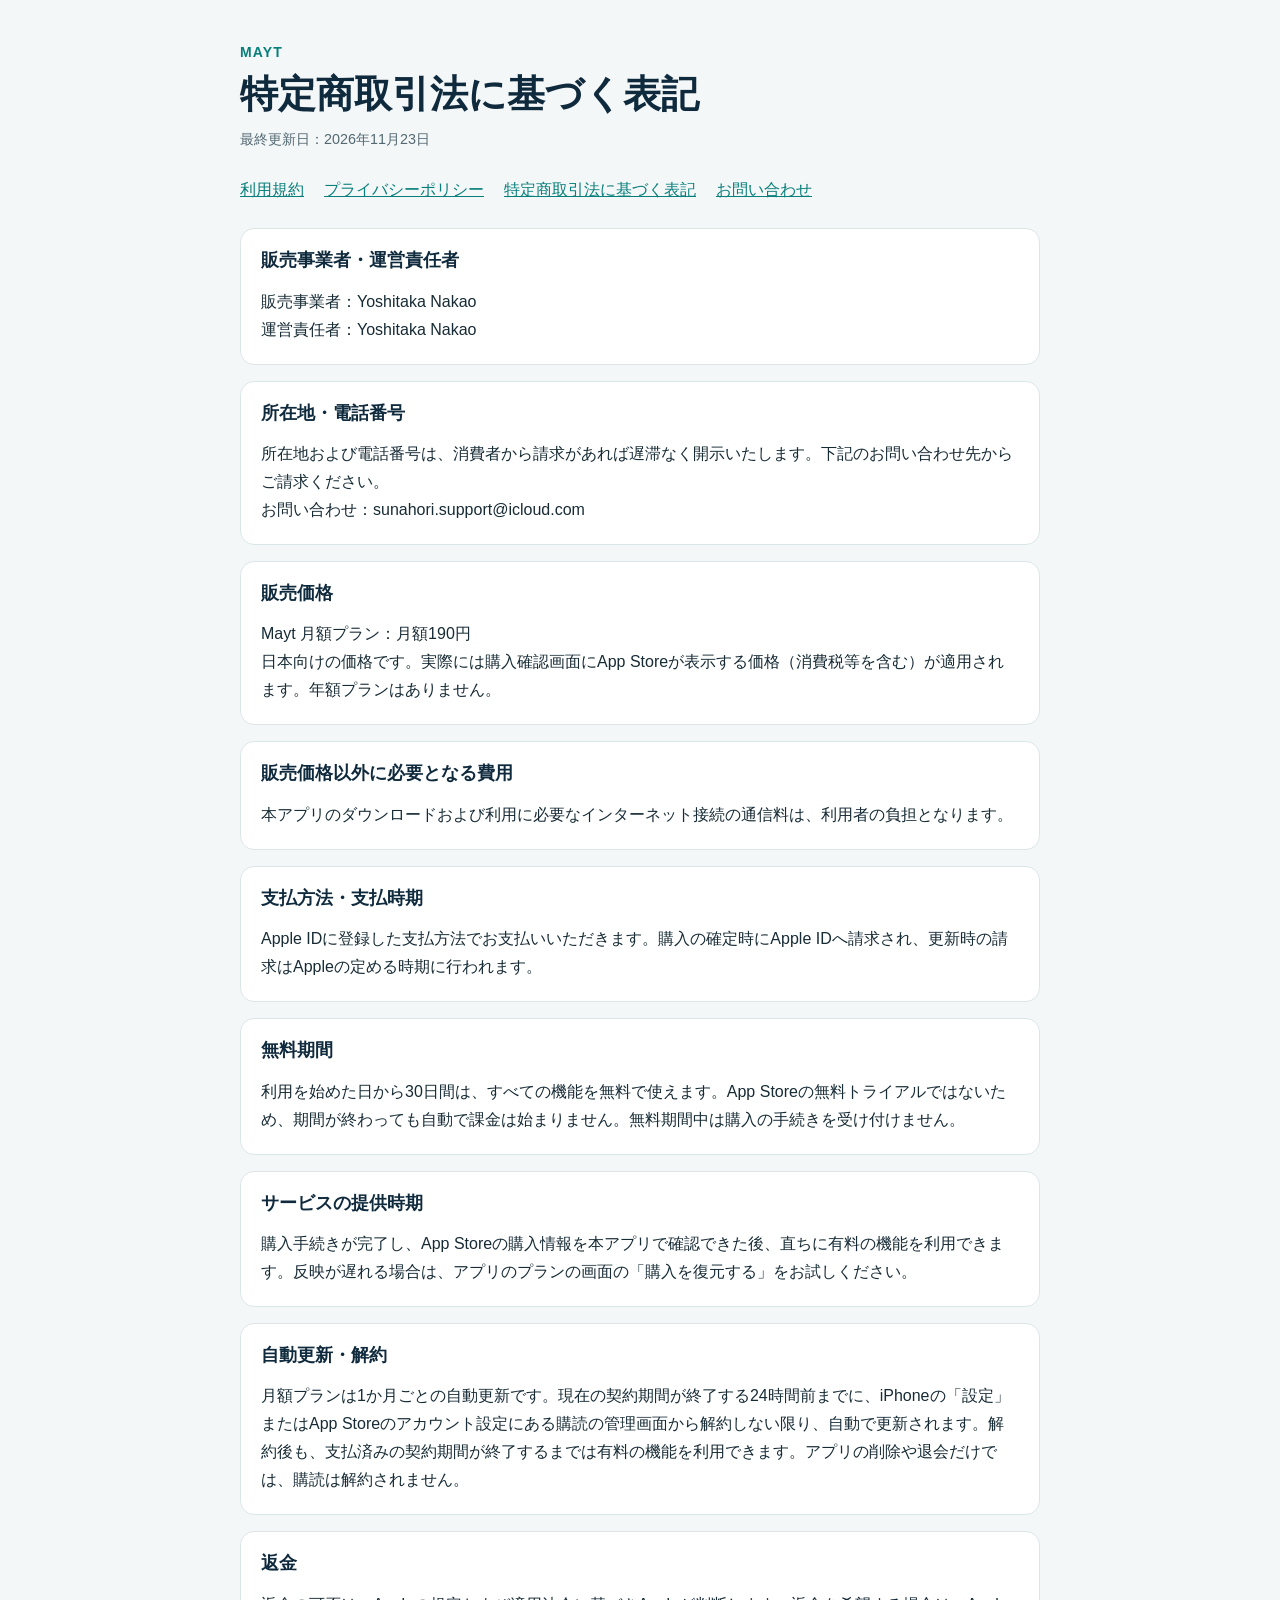
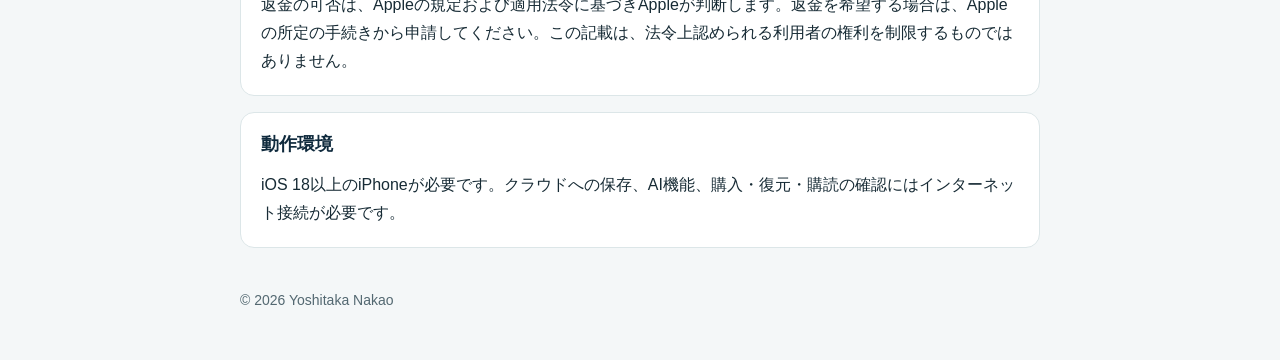
==== commercial/index.html @ 366064c3 "Mayt の規約・プライバシーポリシー・特定商取引法・お問い合わせ" ====
<!doctype html>
<html lang="ja">
  <head>
    <meta charset="utf-8" />
    <meta name="viewport" content="width=device-width, initial-scale=1" />
    <meta name="description" content="Mayt の特定商取引法に基づく表記" />
    <title>特定商取引法に基づく表記 | Mayt</title>
    <link rel="stylesheet" href="../legal.css" />
  </head>
  <body>
    <header>
      <p class="brand">Mayt</p>
      <h1>特定商取引法に基づく表記</h1>
      <p class="updated">最終更新日：2026年11月23日</p>
      <nav aria-label="法務・サポート">
        <a href="../terms/">利用規約</a>
        <a href="../privacy/">プライバシーポリシー</a>
        <a aria-current="page" href="../commercial/">特定商取引法に基づく表記</a>
        <a href="../support/">お問い合わせ</a>
      </nav>
    </header>
    <main>
      <section>
        <h2>販売事業者・運営責任者</h2>
        <p>販売事業者：Yoshitaka Nakao
運営責任者：Yoshitaka Nakao</p>
      </section>
      <section>
        <h2>所在地・電話番号</h2>
        <p>所在地および電話番号は、消費者から請求があれば遅滞なく開示いたします。下記のお問い合わせ先からご請求ください。
お問い合わせ：sunahori.support@icloud.com</p>
      </section>
      <section>
        <h2>販売価格</h2>
        <p>Mayt 月額プラン：月額190円
日本向けの価格です。実際には購入確認画面にApp Storeが表示する価格（消費税等を含む）が適用されます。年額プランはありません。</p>
      </section>
      <section>
        <h2>販売価格以外に必要となる費用</h2>
        <p>本アプリのダウンロードおよび利用に必要なインターネット接続の通信料は、利用者の負担となります。</p>
      </section>
      <section>
        <h2>支払方法・支払時期</h2>
        <p>Apple IDに登録した支払方法でお支払いいただきます。購入の確定時にApple IDへ請求され、更新時の請求はAppleの定める時期に行われます。</p>
      </section>
      <section>
        <h2>無料期間</h2>
        <p>利用を始めた日から30日間は、すべての機能を無料で使えます。App Storeの無料トライアルではないため、期間が終わっても自動で課金は始まりません。無料期間中は購入の手続きを受け付けません。</p>
      </section>
      <section>
        <h2>サービスの提供時期</h2>
        <p>購入手続きが完了し、App Storeの購入情報を本アプリで確認できた後、直ちに有料の機能を利用できます。反映が遅れる場合は、アプリのプランの画面の「購入を復元する」をお試しください。</p>
      </section>
      <section>
        <h2>自動更新・解約</h2>
        <p>月額プランは1か月ごとの自動更新です。現在の契約期間が終了する24時間前までに、iPhoneの「設定」またはApp Storeのアカウント設定にある購読の管理画面から解約しない限り、自動で更新されます。解約後も、支払済みの契約期間が終了するまでは有料の機能を利用できます。アプリの削除や退会だけでは、購読は解約されません。</p>
      </section>
      <section>
        <h2>返金</h2>
        <p>返金の可否は、Appleの規定および適用法令に基づきAppleが判断します。返金を希望する場合は、Appleの所定の手続きから申請してください。この記載は、法令上認められる利用者の権利を制限するものではありません。</p>
      </section>
      <section>
        <h2>動作環境</h2>
        <p>iOS 18以上のiPhoneが必要です。クラウドへの保存、AI機能、購入・復元・購読の確認にはインターネット接続が必要です。</p>
      </section>
    </main>
    <footer>© 2026 Yoshitaka Nakao</footer>
  </body>
</html>
---- legal.css ----
:root {
  color-scheme: light;
  font-family: -apple-system, BlinkMacSystemFont, "Hiragino Sans", "Yu Gothic", sans-serif;
  background: #f4f7f8;
  color: #172b35;
}

* {
  box-sizing: border-box;
}

body {
  margin: 0;
  line-height: 1.75;
}

a {
  color: #087f7a;
}

header,
main,
footer {
  width: min(100% - 32px, 800px);
  margin-inline: auto;
}

header {
  padding-block: 40px 24px;
}

.brand {
  margin: 0 0 4px;
  color: #087f7a;
  font-size: 0.875rem;
  font-weight: 800;
  letter-spacing: 0.08em;
  text-transform: uppercase;
}

h1,
h2 {
  color: #0f2a3d;
  line-height: 1.35;
}

h1 {
  margin: 0;
  font-size: clamp(1.75rem, 5vw, 2.35rem);
}

h2 {
  margin-top: 0;
  font-size: 1.1rem;
}

.updated {
  margin: 8px 0 0;
  color: #536871;
  font-size: 0.9rem;
}

section {
  margin-bottom: 16px;
  padding: 20px;
  border: 1px solid #dce6e8;
  border-radius: 14px;
  background: #fff;
}

section p {
  margin: 0;
  white-space: pre-line;
}

nav {
  display: flex;
  flex-wrap: wrap;
  gap: 8px 20px;
  margin-top: 24px;
}

.contact {
  overflow-wrap: anywhere;
}

footer {
  padding-block: 24px 48px;
  color: #536871;
  font-size: 0.875rem;
}

:focus-visible {
  outline: 3px solid #f5a623;
  outline-offset: 3px;
}

@media (prefers-reduced-motion: reduce) {
  *,
  *::before,
  *::after {
    scroll-behavior: auto !important;
  }
}
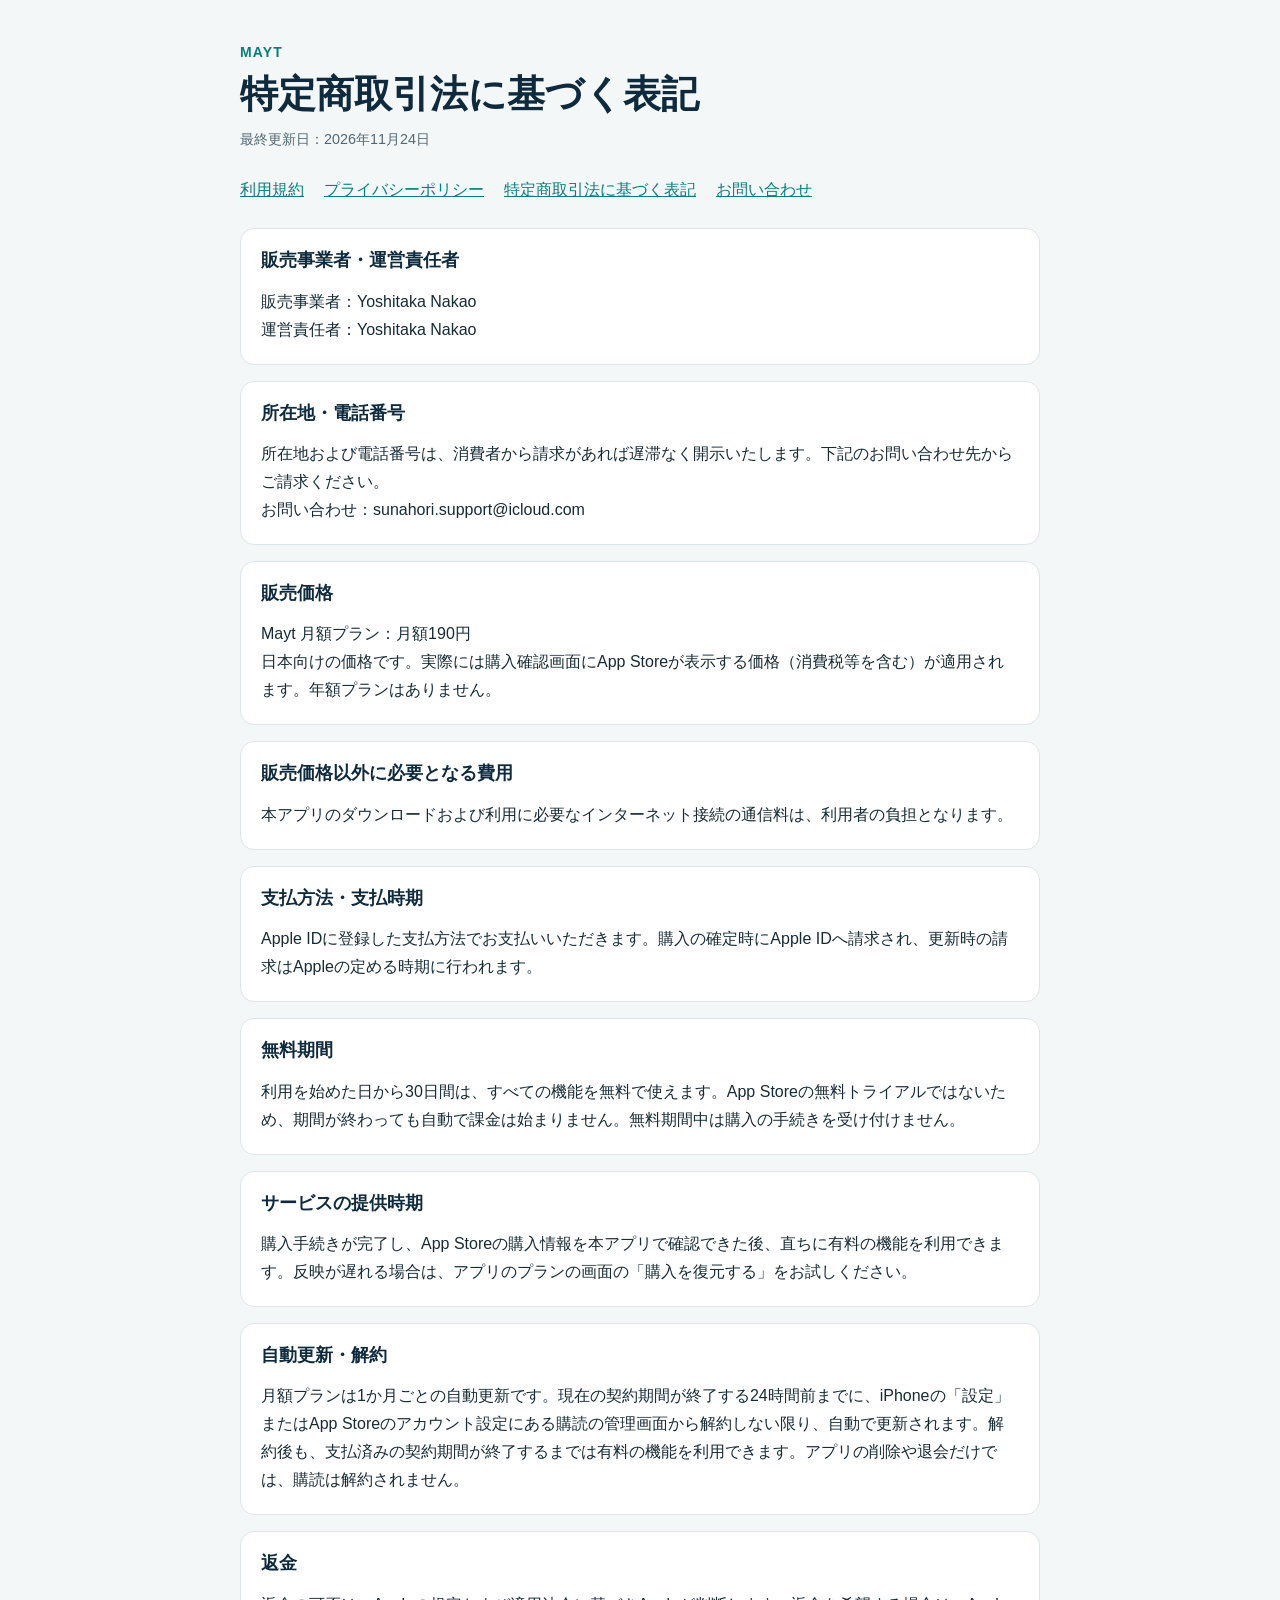
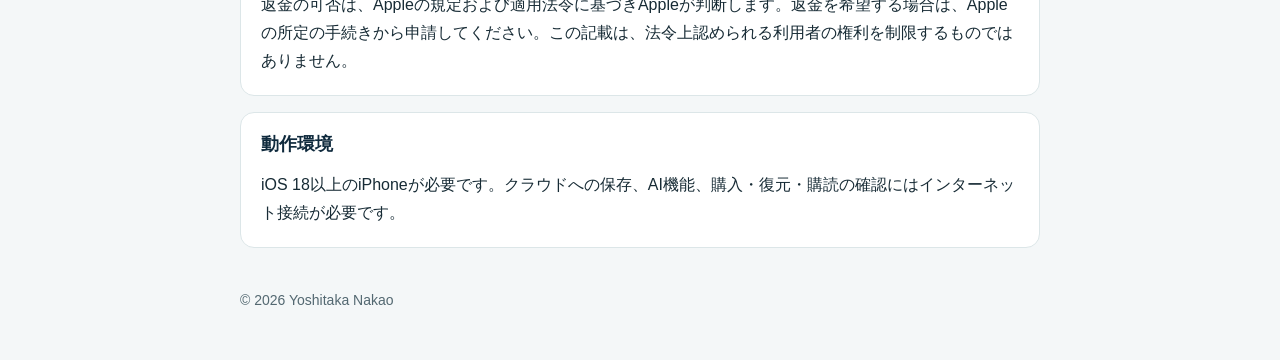
==== commit 66602520: "規約とプライバシーポリシーを更新（食事の写真、相談、夜のふり返り、目安カロリー、妊娠・治療中の質問）" ====
--- a/commercial/index.html
+++ b/commercial/index.html
@@ -11,7 +11,7 @@
     <header>
       <p class="brand">Mayt</p>
       <h1>特定商取引法に基づく表記</h1>
-      <p class="updated">最終更新日：2026年11月23日</p>
+      <p class="updated">最終更新日：2026年11月24日</p>
       <nav aria-label="法務・サポート">
         <a href="../terms/">利用規約</a>
         <a href="../privacy/">プライバシーポリシー</a>
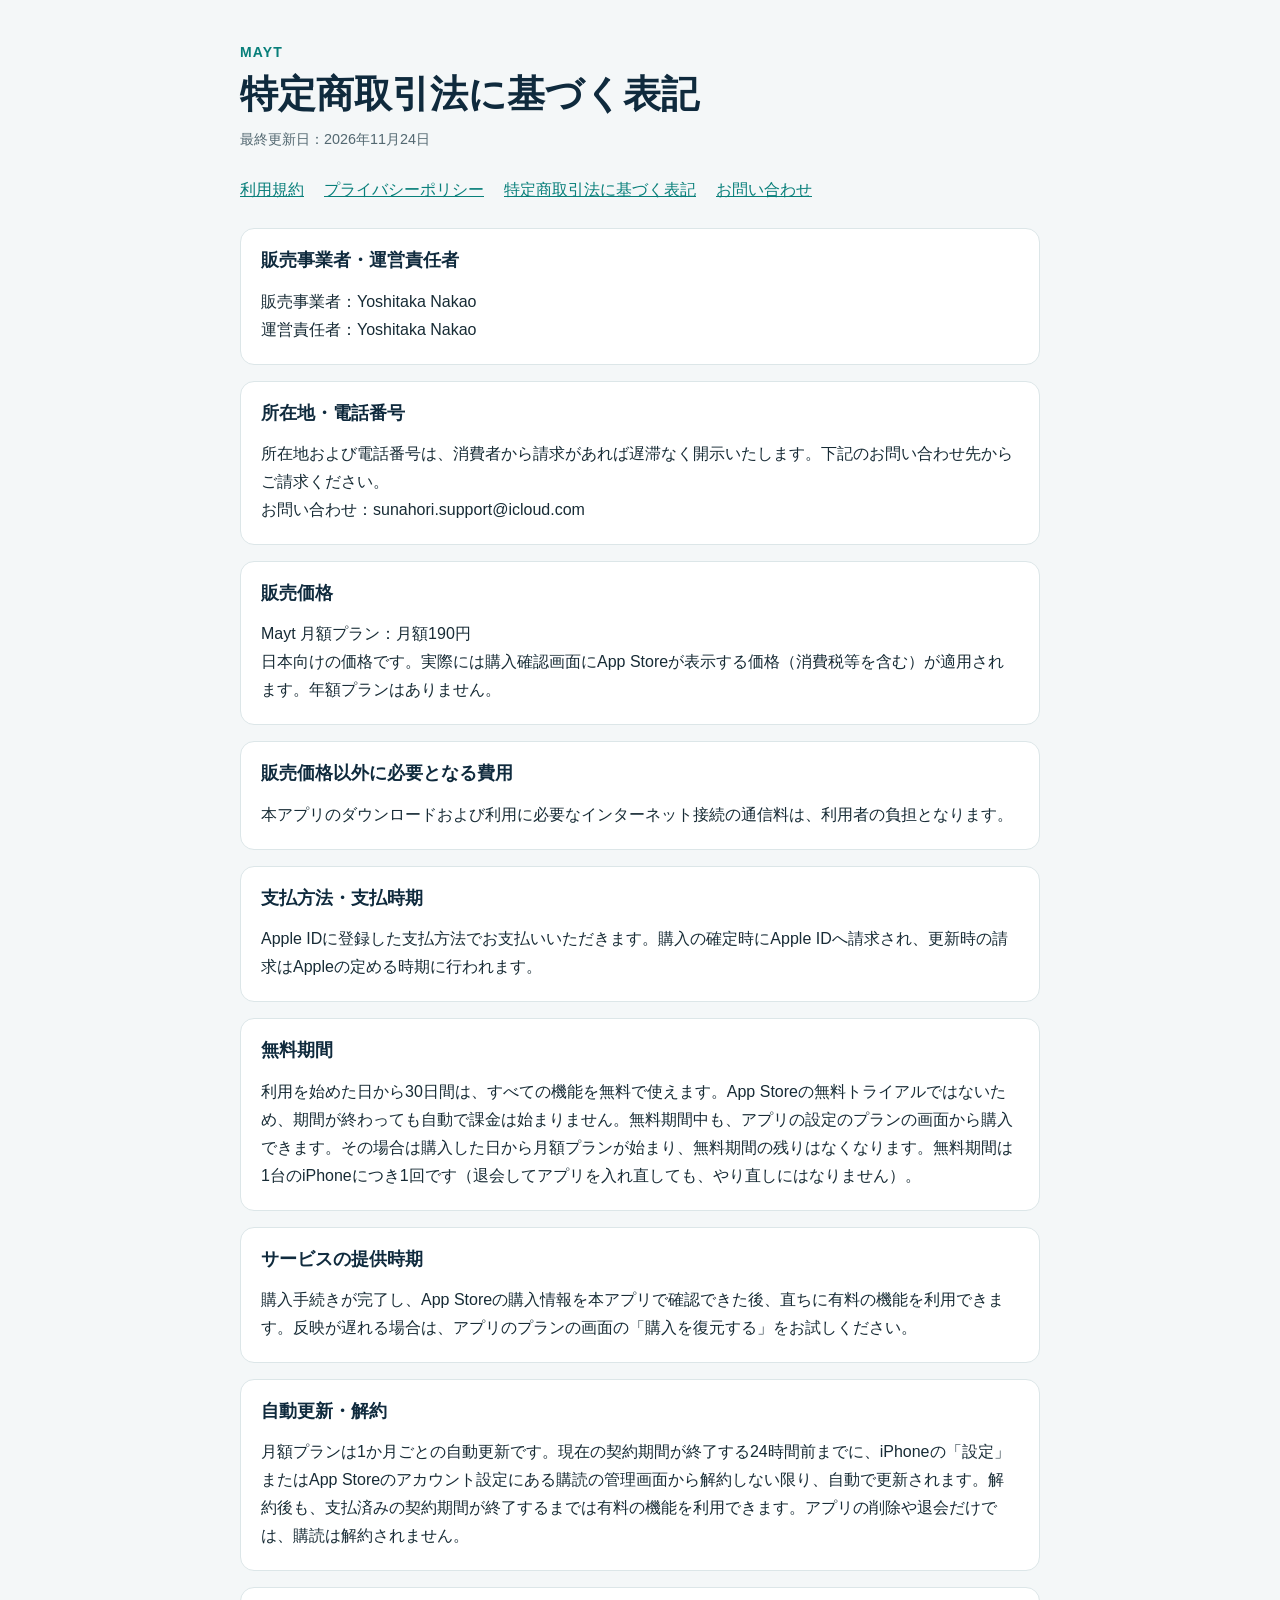
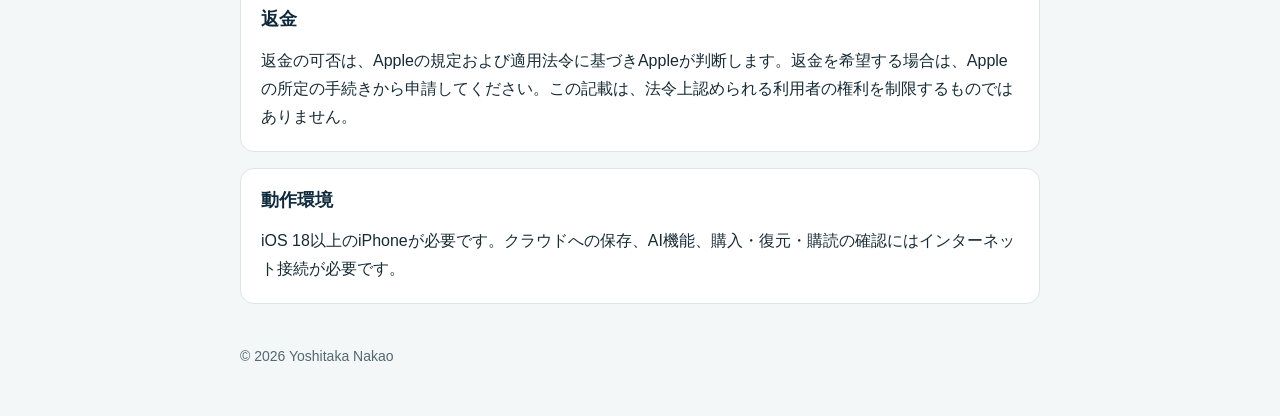
==== commit a3e29288: "規約・プライバシーポリシー・特定商取引法の表記を更新（ダイエット法を選ぶ機能、無料期間中の購入、無料期間は1台につき1回）" ====
--- a/commercial/index.html
+++ b/commercial/index.html
@@ -45,7 +45,7 @@
       </section>
       <section>
         <h2>無料期間</h2>
-        <p>利用を始めた日から30日間は、すべての機能を無料で使えます。App Storeの無料トライアルではないため、期間が終わっても自動で課金は始まりません。無料期間中は購入の手続きを受け付けません。</p>
+        <p>利用を始めた日から30日間は、すべての機能を無料で使えます。App Storeの無料トライアルではないため、期間が終わっても自動で課金は始まりません。無料期間中も、アプリの設定のプランの画面から購入できます。その場合は購入した日から月額プランが始まり、無料期間の残りはなくなります。無料期間は1台のiPhoneにつき1回です（退会してアプリを入れ直しても、やり直しにはなりません）。</p>
       </section>
       <section>
         <h2>サービスの提供時期</h2>
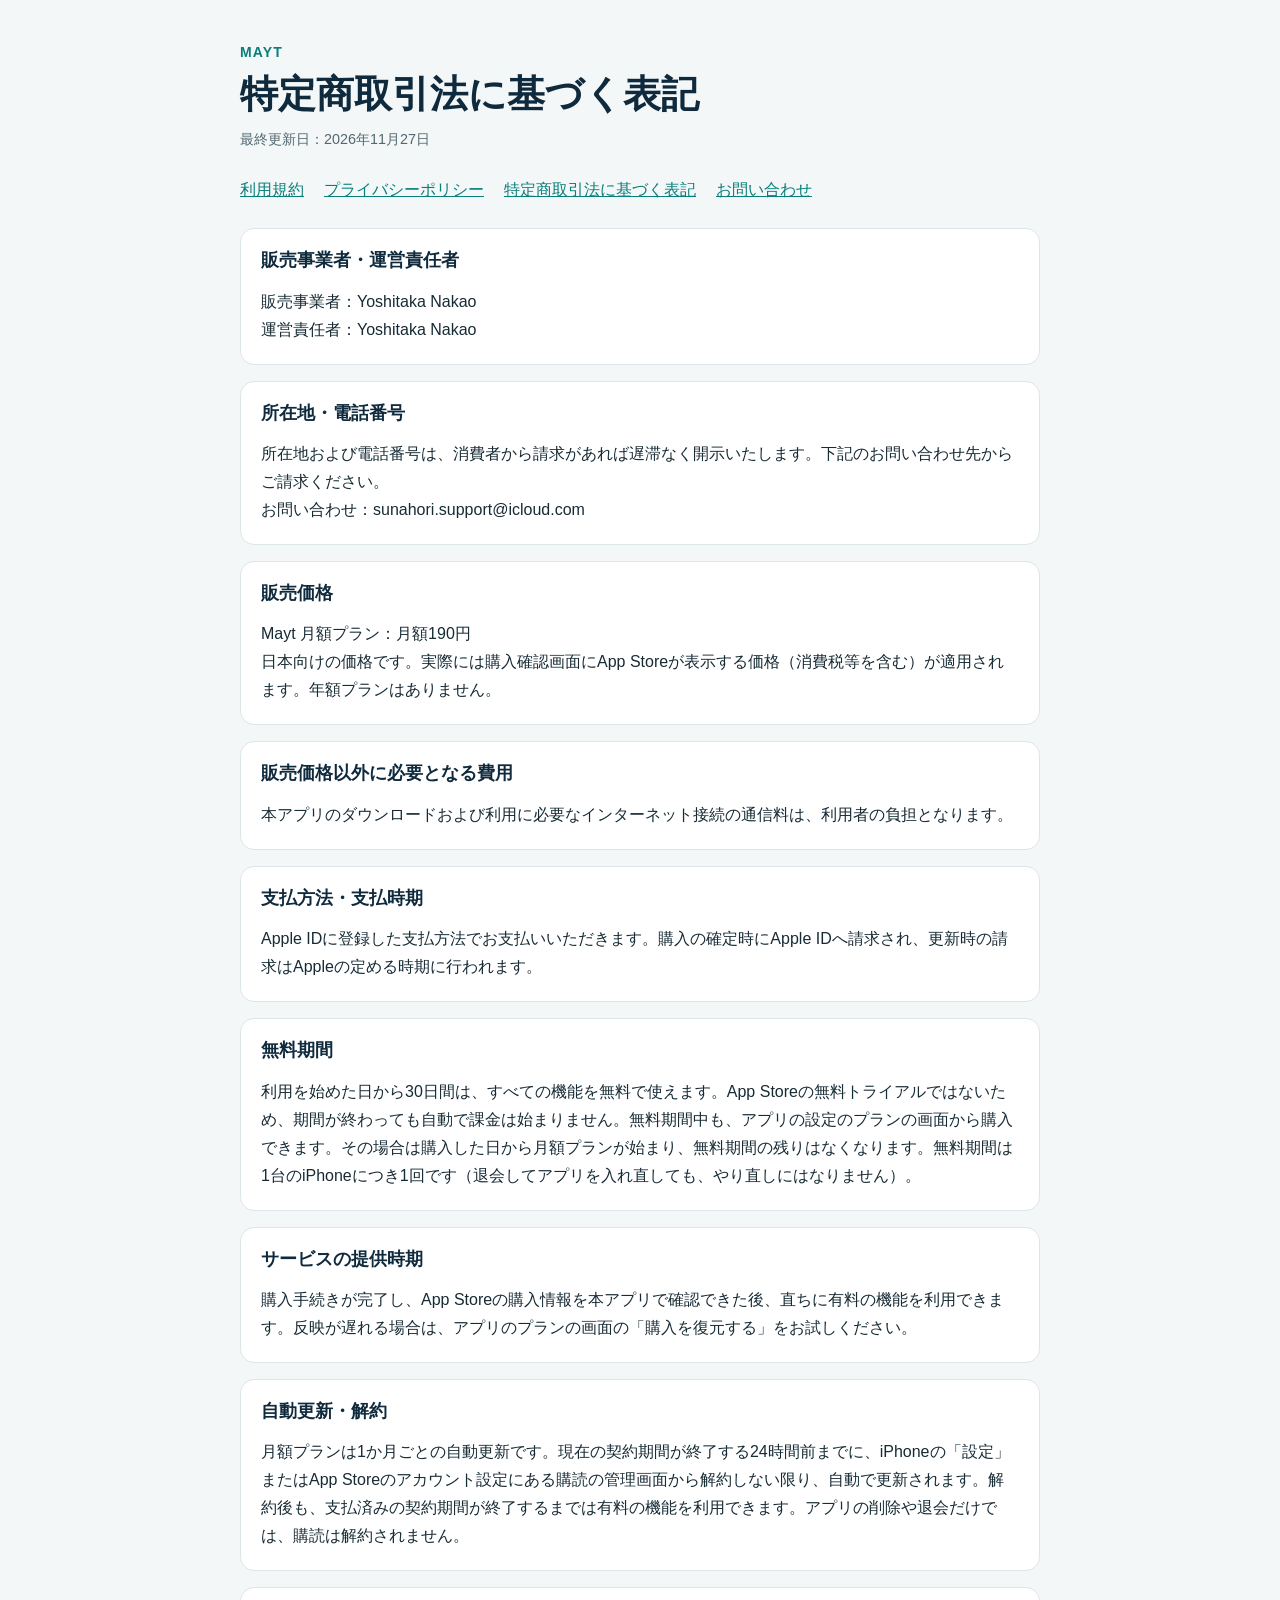
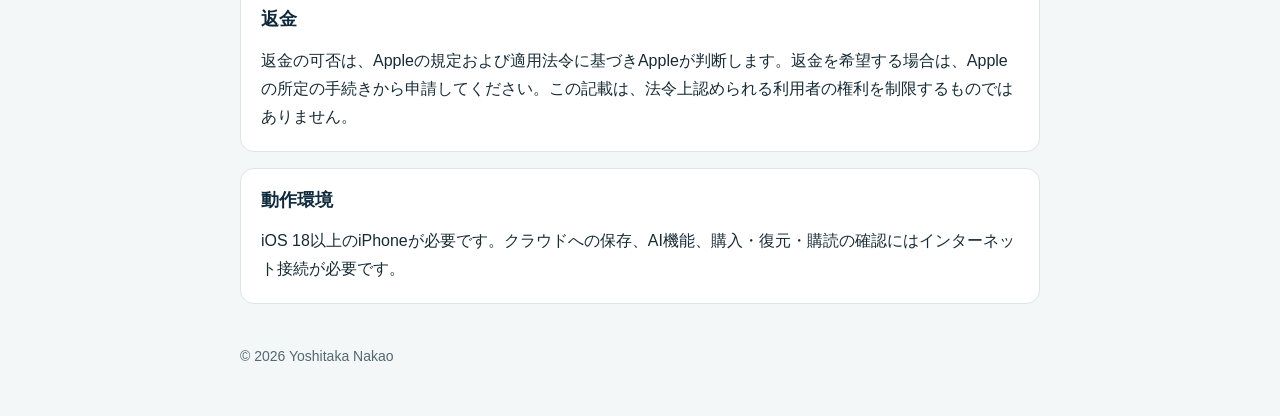
==== commit fae490e4: "プライバシーポリシーを更新（ヘルスケアの体重を本人がオンにした時だけ読む、AI に送るものに「やった」・楽しむ日・本人の傾向を足す）" ====
--- a/commercial/index.html
+++ b/commercial/index.html
@@ -11,7 +11,7 @@
     <header>
       <p class="brand">Mayt</p>
       <h1>特定商取引法に基づく表記</h1>
-      <p class="updated">最終更新日：2026年11月24日</p>
+      <p class="updated">最終更新日：2026年11月27日</p>
       <nav aria-label="法務・サポート">
         <a href="../terms/">利用規約</a>
         <a href="../privacy/">プライバシーポリシー</a>
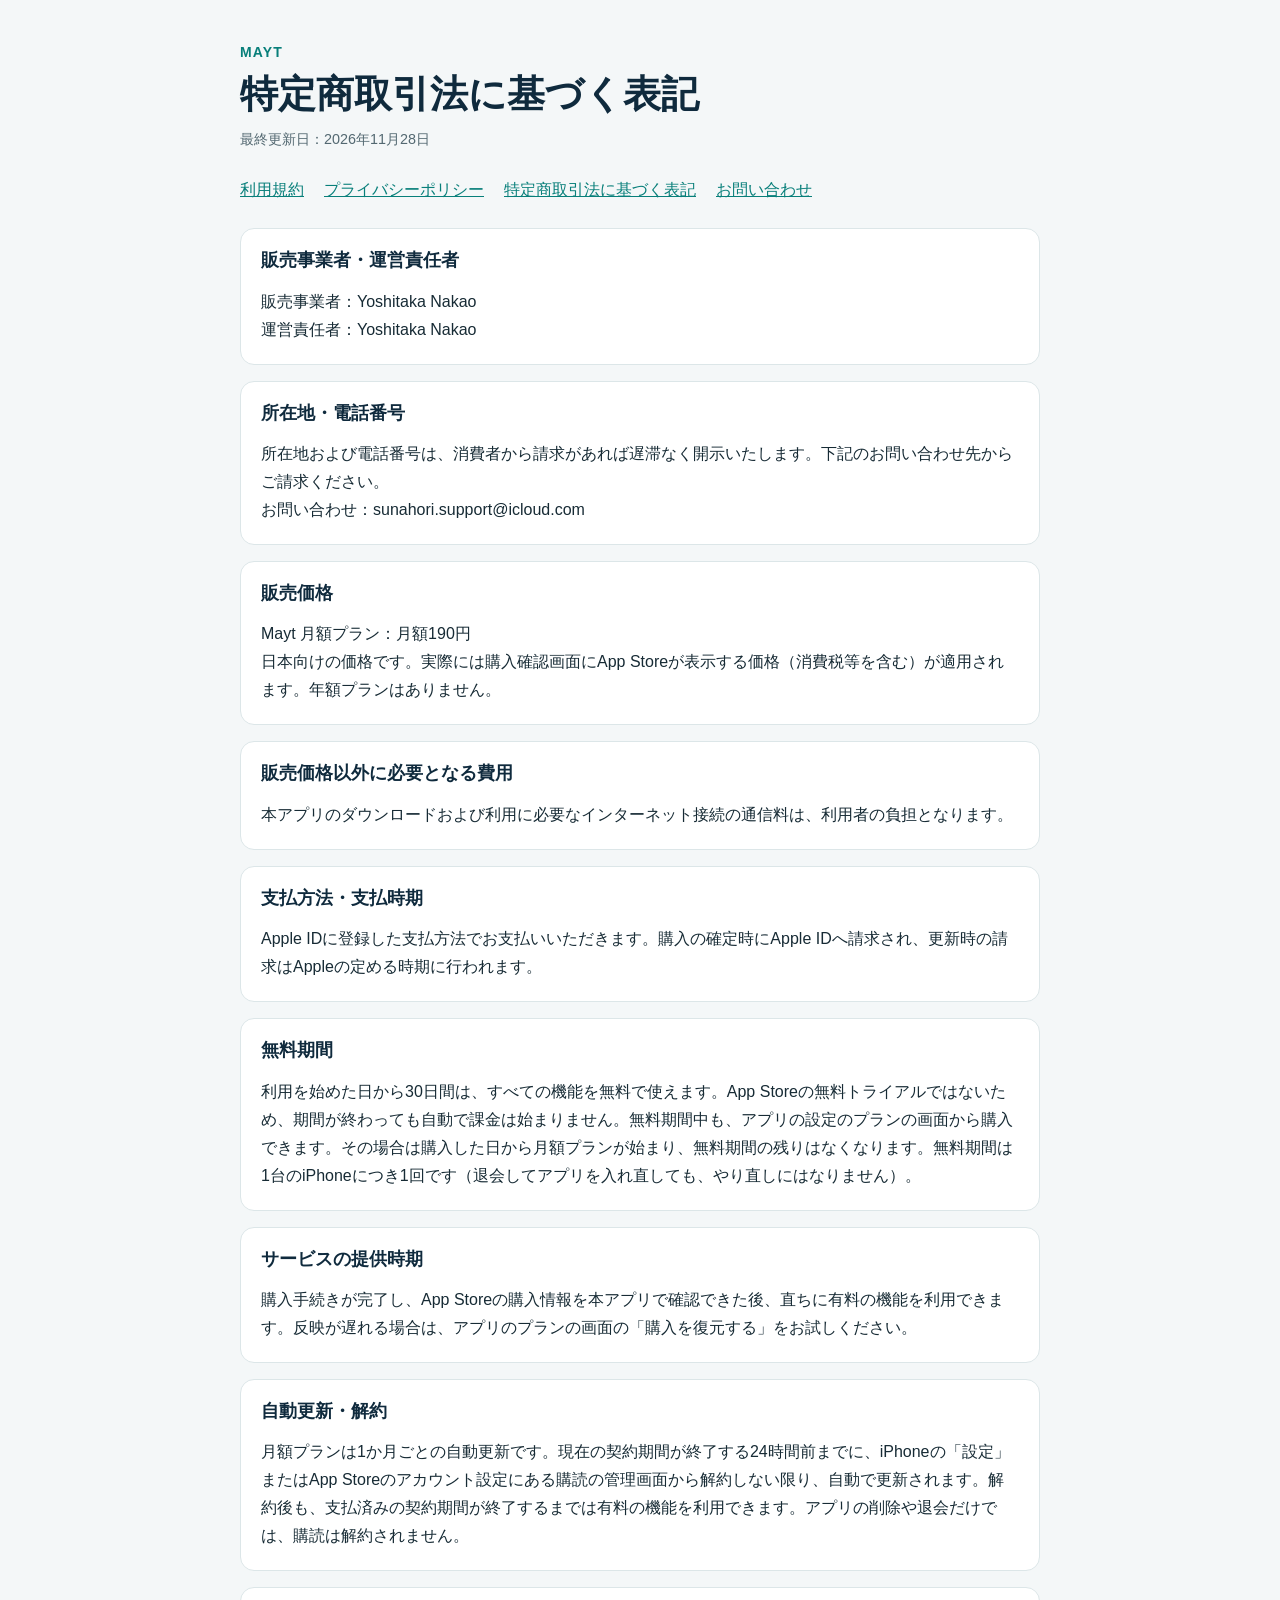
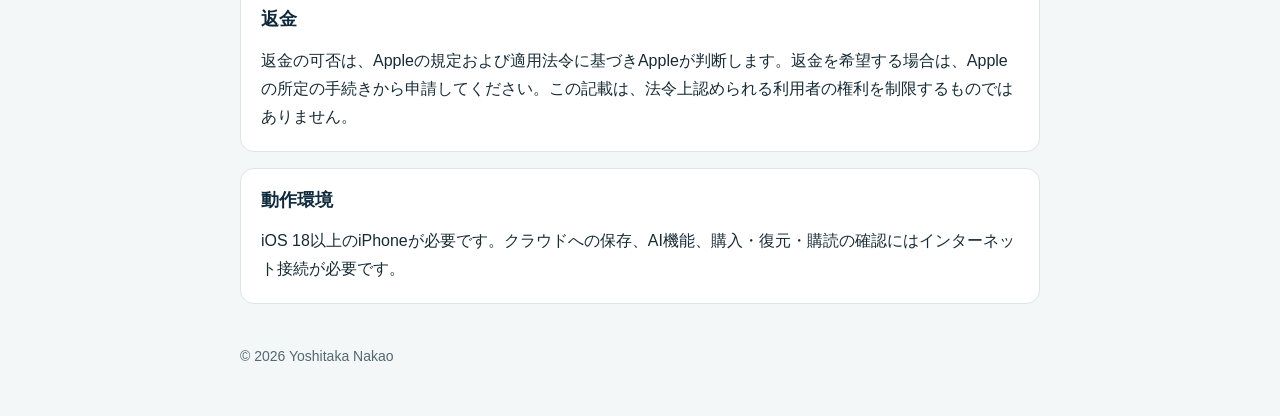
==== commit 086129d8: "プライバシーポリシー: 設定の「暮らしのこと」で選んだ項目を、相談と夜のふり返りで Anthropic へ送ることを書き足した（2026-11-28） Co-Authored-By: Claude O" ====
--- a/commercial/index.html
+++ b/commercial/index.html
@@ -11,7 +11,7 @@
     <header>
       <p class="brand">Mayt</p>
       <h1>特定商取引法に基づく表記</h1>
-      <p class="updated">最終更新日：2026年11月27日</p>
+      <p class="updated">最終更新日：2026年11月28日</p>
       <nav aria-label="法務・サポート">
         <a href="../terms/">利用規約</a>
         <a href="../privacy/">プライバシーポリシー</a>
